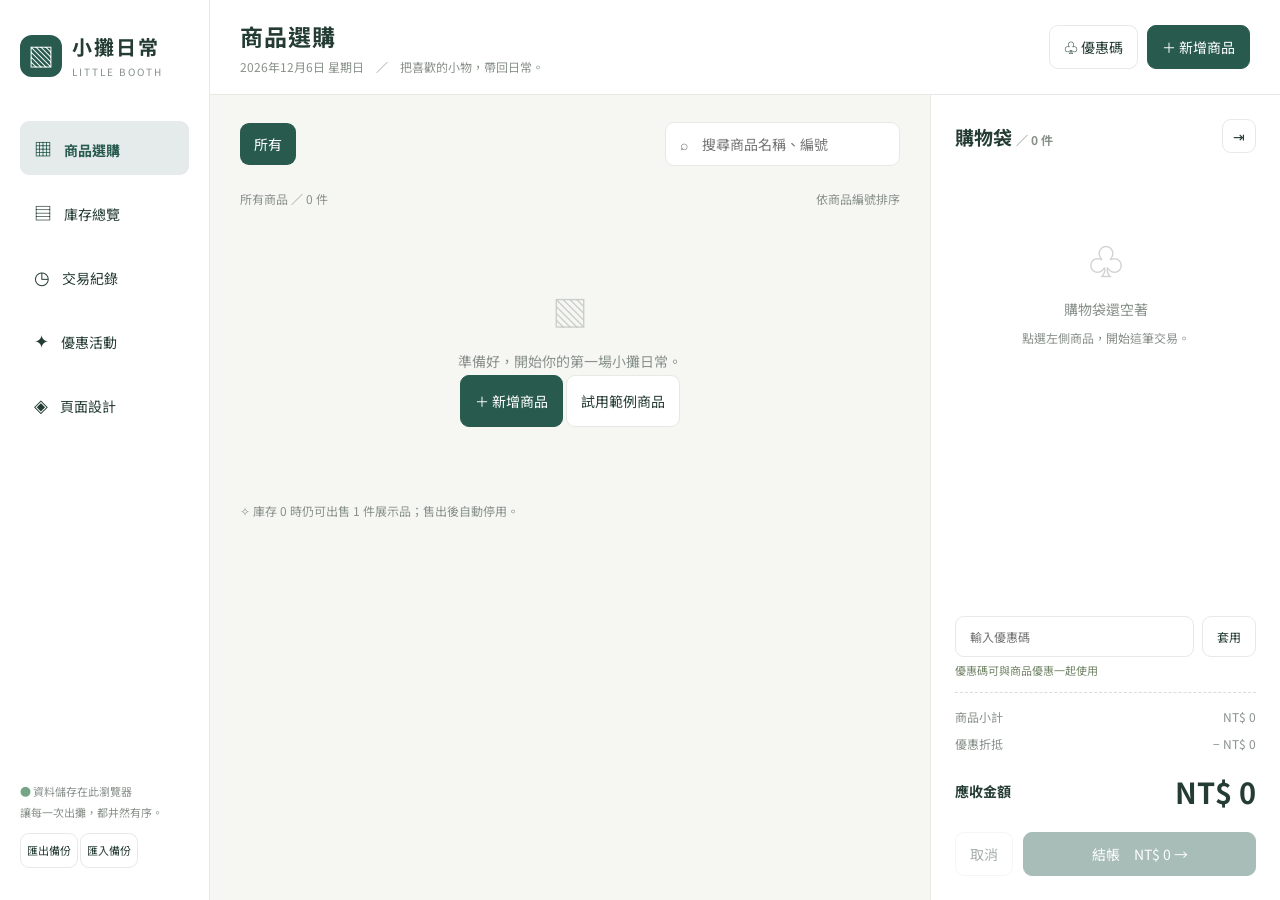
==== index.html @ 8e256b3a "Publish booth checkout frontend with automatic GitHub Pages deployment" ====
<!doctype html>
<html lang="zh-Hant">
<head>
  <meta charset="UTF-8">
  <meta name="viewport" content="width=device-width, initial-scale=1">
  <meta name="theme-color" content="#285b4d">
  <title>小攤日常 · 商品選購</title>
  <link rel="stylesheet" href="shared/css/base.css">
  <link rel="stylesheet" href="pages/design/design.css">
  <link rel="stylesheet" href="shared/css/brand.css">
  <link rel="stylesheet" href="pages/design/icons.css">
  <link rel="stylesheet" href="features/products/product-editor.css">
  <link rel="stylesheet" href="pages/promotions/promotions.css">
</head>
<body data-initial-page="shop">
  <!-- 本頁動態內容位於 pages/shop/shop.js；共用側欄位於 shared/js/shell.js。 -->
  <div id="app"></div>
  <dialog id="modal"></dialog>
  <div id="toast" role="status"></div>
  <noscript>請啟用 JavaScript 以使用結帳及庫存功能。</noscript>
  <script src="shared/js/pricing.js"></script>
  <script src="pages/design/design.js"></script>
  <script src="pages/design/icons.js"></script>
  <script src="shared/js/state.js"></script>
  <script src="shared/js/storage.js"></script>
  <script src="shared/js/dialogs.js"></script>
  <script src="shared/js/format.js"></script>
  <script src="shared/js/demo.js"></script>
  <script src="features/products/product-editor.js"></script>
  <script src="features/images/product-crop.js"></script>
  <script src="features/backup/backup.js"></script>
  <script src="features/cart/cart.js"></script>
  <script src="pages/shop/shop.js"></script>
  <script src="pages/inventory/inventory.js"></script>
  <script src="pages/history/history.js"></script>
  <script src="pages/promotions/coupons.js"></script>
  <script src="pages/promotions/promotions.js"></script>
  <script src="shared/js/shell.js"></script>
  <script src="shared/js/bootstrap.js"></script>
</body>
</html>
---- shared/css/base.css ----
@import url('https://fonts.googleapis.com/css2?family=Noto+Sans+TC:wght@400;500;600;700&display=swap');
:root{font-family:'Noto Sans TC',sans-serif;color:#253c35;background:#f6f7f3;font-size:14px;--green:#285b4d;--muted:#89918b;--line:#e6eae4}*{box-sizing:border-box}body{margin:0}button,input,select{font:inherit}button{cursor:pointer;transition:.15s}button:disabled{cursor:not-allowed;opacity:.4}button:hover:not(:disabled){filter:brightness(.96)}button,input,select{border:1px solid var(--line);border-radius:9px;padding:11px 14px;background:white;color:inherit}input:focus,select:focus{outline:2px solid #91b5a4}button.primary{background:var(--green);color:white;border-color:var(--green)}button.soft{background:#edf3ed;color:var(--green);border:0}button.danger{color:#b75343;background:#fff5f2}button.icon{padding:6px 10px}.layout{display:grid;grid-template-columns:210px minmax(0,1fr);min-height:100vh}.sidebar{padding:32px 20px;background:#fff;border-right:1px solid var(--line);display:flex;flex-direction:column;position:sticky;top:0;height:100vh}.brand{display:flex;align-items:center;gap:10px;margin:0 0 42px}.brandmark{font-size:26px;color:white;background:var(--green);border-radius:12px;width:42px;height:42px;display:grid;place-items:center}.brand strong{font-size:20px;letter-spacing:2px}.eyebrow{font-size:10px;letter-spacing:2px;color:var(--muted);margin-top:3px}.nav{display:grid;gap:10px}.nav button{text-align:left;background:none;border:0;padding:14px}.nav button.active{background:#eaf1eb;color:var(--green);font-weight:700}.nav span{margin-right:12px;font-size:18px}.sidefoot{margin-top:auto;color:var(--muted);font-size:11px;line-height:1.9}.sidefoot button{font-size:11px;margin-top:10px;padding:6px}.statusdot{color:#76a586}.workspace{min-width:0}.topbar{height:95px;background:#fff;border-bottom:1px solid var(--line);padding:0 30px;display:flex;align-items:center;justify-content:space-between;gap:10px}.topbar h1{font-size:23px;margin:0 0 5px;letter-spacing:1px}.sub{color:var(--muted);font-size:12px}.actions{display:flex;gap:9px;align-items:center}.mainbody{display:flex;min-height:calc(100vh - 95px)}.catalog{padding:27px 30px;flex:1;min-width:0}.toolbar{display:flex;gap:12px;align-items:center;justify-content:space-between;margin-bottom:24px}.search{width:235px;background:#fff}.tabs{display:flex;gap:8px;flex-wrap:wrap}.tabs button{border:0;background:transparent;white-space:nowrap}.tabs button.active{background:var(--green);color:#fff}.sectionline{display:flex;justify-content:space-between;color:var(--muted);font-size:12px;margin:0 0 18px}.grid{display:grid;grid-template-columns:repeat(auto-fill,minmax(170px,1fr));gap:20px}.product{background:white;border-radius:13px;border:1px solid #e7ebe5;overflow:hidden;position:relative;box-shadow:0 3px 5px #253c3503}.photo{width:100%;aspect-ratio:1.18;display:block;object-fit:cover;background:#eee;border-radius:0;border:0;padding:0}.photo img{width:100%;height:100%;object-fit:cover;display:block}.product.out .photo{filter:grayscale(1);opacity:.45}.pcontent{padding:15px}.sku{font-size:10px;color:#9a9e98;letter-spacing:1px}.pcontent h3{font-size:15px;font-weight:500;margin:5px 0 9px}.price{font-size:18px;font-weight:700}.stock{font-size:11px;color:var(--muted)}.row{display:flex;justify-content:space-between;align-items:center;gap:10px}.badge{position:absolute;top:12px;left:12px;background:#fffef5eb;color:#735f36;padding:5px 8px;border-radius:5px;font-size:10px}.edit{position:absolute;right:10px;top:10px;background:#ffffffd9;border:0;padding:5px 8px}.qty{display:flex;gap:10px;align-items:center}.qty button{width:29px;height:29px;padding:0;background:#f4f6f2}.selected{margin-top:12px;border-top:1px solid var(--line);padding-top:12px}.checkout{width:350px;flex-shrink:0;background:#fff;border-left:1px solid var(--line);display:flex;flex-direction:column;position:sticky;top:0;height:calc(100vh - 95px);padding:24px}.checkout h2{font-size:19px;margin:0}.cartitems{flex:1;overflow:auto;margin:20px -4px;padding:0 4px;min-height:110px}.cartitem{padding:16px 0;border-bottom:1px solid var(--line)}.cartitem h4{margin:0 0 7px;font-weight:500}.cartitem .row+.row{margin-top:12px}.remove{border:0;background:none;color:#9a9e98;padding:0 5px}.empty{text-align:center;color:var(--muted);padding:50px 12px;line-height:2}.empty-icon{font-size:36px;opacity:.4}.offerline{background:#f0f5eb;padding:9px 11px;color:#637c48;font-size:11px;border-radius:5px;margin-bottom:6px}.coupon{display:flex;gap:8px;margin:14px 0 5px}.coupon input{min-width:0;width:100%;font-size:12px}.coupon button{font-size:12px}.couponnote{min-height:20px;font-size:11px;color:#728568}.summary{border-top:1px dashed #d8dfd6;margin-top:10px;padding-top:15px;display:grid;gap:10px}.total{margin:8px 0 20px;font-weight:bold}.total strong{font-size:29px}.checkoutbtn{display:flex;gap:10px}.checkoutbtn .primary{flex:1}.view{padding:28px 30px;width:100%;min-width:0}.stats{display:grid;grid-template-columns:repeat(3,1fr);gap:18px;margin-bottom:25px}.stat{background:white;border:1px solid var(--line);padding:20px;border-radius:12px}.stat strong{display:block;font-size:28px;margin-top:8px}.tablewrap{overflow:auto;background:white;border:1px solid var(--line);border-radius:12px}table{width:100%;border-collapse:collapse;white-space:nowrap}th,td{text-align:left;padding:16px;border-bottom:1px solid var(--line)}th{font-size:12px;color:var(--muted);font-weight:500;background:#fafbf8}td{font-size:13px}.columns{display:flex;gap:16px;flex-wrap:wrap;margin:15px 0 20px;font-size:12px}.columns label{display:flex;gap:4px;align-items:center}.transaction{background:#fff;border:1px solid var(--line);border-radius:12px;margin-bottom:13px;padding:20px}.details{margin-top:15px;border-top:1px solid var(--line);padding-top:12px;color:#718078;font-size:12px;line-height:2}dialog{border:0;border-radius:17px;padding:27px;width:min(690px,94vw);max-height:90vh;box-shadow:0 20px 90px #18392e33;color:inherit}dialog::backdrop{background:#19362d66;backdrop-filter:blur(3px)}dialog h2{margin:0 0 8px;font-size:22px}.formgrid{display:grid;grid-template-columns:1fr 1fr;gap:16px;margin-top:22px}.field{display:flex;flex-direction:column;gap:7px;font-size:12px}.field input,.field select{width:100%}.full{grid-column:1/-1}.formactions{display:flex;justify-content:flex-end;gap:10px;margin-top:24px}.divider{border-top:1px solid var(--line);padding-top:16px;margin-top:4px;font-weight:600}.requirements{display:grid;gap:8px;max-height:180px;overflow:auto}.requirement{display:flex;align-items:center;gap:10px}.requirement input[type=number]{width:70px}.requirement label{flex:1}.upload{display:flex;align-items:center;gap:16px;background:#f6f7f3;padding:14px;border-radius:10px}.upload img{width:75px;height:75px;object-fit:cover;border-radius:8px}.cropcanvas{width:280px;height:280px;max-width:100%;display:block;margin:auto;background:#eee}.cropcontrols{display:grid;gap:12px;margin-top:16px}.notice{background:#f1f5ed;color:#66795b;font-size:12px;padding:12px;border-radius:8px;line-height:1.8}#toast{position:fixed;bottom:25px;left:50%;transform:translateX(-50%);background:#244f43;color:white;padding:13px 24px;border-radius:10px;z-index:10;display:none}.hide{display:none}.muted{color:var(--muted)}.promo{font-size:10px;color:#79905f;margin-top:7px}a{color:inherit}@media(min-width:1550px){.grid{grid-template-columns:repeat(auto-fill,minmax(210px,1fr))}}@media(max-width:1150px){.layout{grid-template-columns:160px 1fr}.sidebar{padding:25px 12px}.brand strong{font-size:16px}.checkout{width:310px;padding:20px}.catalog{padding:22px 20px}.toolbar{flex-direction:column;align-items:stretch}.search{width:100%}}@media(max-width:800px){.layout{display:block}.sidebar{height:auto;position:static;padding:12px 16px;display:block}.brand{margin:0 0 12px}.nav{display:flex}.nav button{flex:1;padding:9px;font-size:12px;text-align:center}.sidefoot{display:none}.topbar{height:auto;min-height:90px;padding:18px;flex-wrap:wrap}.topbar h1{font-size:20px}.mainbody{min-height:0}.catalog{padding:20px 16px}.checkout{position:fixed;right:0;top:0;bottom:0;height:100dvh;width:min(360px,94vw);z-index:3;box-shadow:-20px 0 80px #1b342924}.grid{grid-template-columns:repeat(2,minmax(0,1fr));gap:12px}.formgrid{grid-template-columns:1fr}.full{grid-column:auto}.stats{gap:8px}.stat{padding:12px}.stat strong{font-size:22px}.view{padding:20px 16px}.actions button{font-size:12px;padding:9px}}
---- pages/design/design.css ----
/* Personal design settings */
:root{background:var(--design-background,#f6f7f3);color:var(--design-text,#253c35)}
.sidebar,.topbar,.product,.checkout,.stat,.tablewrap,.transaction,dialog,.design-section{background:var(--design-surface,#fff)}
button,input,select,textarea{color:var(--design-text,#253c35)}
button{background:var(--design-secondary,#fff);color:var(--design-secondaryText,#253c35)}
button.primary{background:var(--design-button,#285b4d);border-color:var(--design-button,#285b4d);color:var(--design-buttonText,#fff)}
button.danger{background:var(--design-danger,#fff5f2);color:var(--design-dangerText,#b75343)}
.tabs button.active{background:var(--design-accent,#285b4d)}
.nav button.active{background:color-mix(in srgb,var(--design-accent,#285b4d) 12%,var(--design-surface,#fff));color:var(--design-accent,#285b4d)}
.qty button{background:var(--design-secondary,#fff);color:var(--design-secondaryText,#253c35)}
.coupon button{white-space:nowrap;flex-shrink:0}
#customFooter{white-space:pre-line;overflow-wrap:anywhere;display:inline-block}.brand strong{overflow-wrap:anywhere}.nav button{overflow-wrap:anywhere}
.design-view{max-width:1150px;margin:0 auto}.design-intro{display:flex;align-items:center;justify-content:space-between;gap:15px;margin-bottom:22px}.design-intro h2{font-size:23px;margin:0 0 10px}.design-tag{border:1px solid var(--line);padding:7px 13px;border-radius:30px;white-space:nowrap;color:var(--muted);font-size:12px}.design-section{border:1px solid var(--line);border-radius:14px;padding:24px;margin-bottom:20px}.design-section h3{font-size:16px;margin:0 0 18px}.design-section .formgrid{margin-top:0}.design-section textarea{font:inherit;padding:12px;border:1px solid var(--line);border-radius:9px;resize:vertical}.color-grid{display:grid;grid-template-columns:repeat(3,minmax(0,1fr));gap:18px}.color-field{display:flex;align-items:center;gap:12px;font-size:12px}.color-field input{width:48px;height:48px;padding:3px;cursor:pointer}.color-field small{display:block;margin-top:5px;color:var(--muted);font-size:11px}.design-samples{display:flex;align-items:center;gap:12px;flex-wrap:wrap;border-top:1px solid var(--line);padding-top:20px;margin-top:22px}.design-savebar{position:sticky;bottom:0;display:flex;justify-content:space-between;gap:12px;align-items:center;padding:16px;background:var(--design-surface,#fff);border:1px solid var(--line);border-radius:12px;box-shadow:0 -3px 20px #253c3508}.design-savebar button{white-space:nowrap}#designState{min-width:80px}@media(max-width:800px){.nav{flex-wrap:wrap}.nav button{min-width:42%}.color-grid{grid-template-columns:repeat(2,minmax(0,1fr))}.design-section{padding:18px}.design-savebar{flex-direction:column;align-items:stretch}.design-savebar .actions{flex-wrap:wrap}.design-intro h2{font-size:20px}.design-tag{display:none}}
---- shared/css/brand.css ----
/* Keep the brand name and subtitle on their own single lines. */
.brand{min-width:0}
.brandmark{flex:0 0 42px}
.brand>div:last-child{flex:1;min-width:0}
.brand strong,.brand .eyebrow{display:block;white-space:nowrap;overflow:hidden;text-overflow:ellipsis;overflow-wrap:normal;max-width:100%}
---- pages/design/icons.css ----
/* Uploaded graphics use the requested fixed display dimensions. */
.custom-icon,.icon-thumb img{display:block;width:100px!important;height:100px!important;min-width:100px;max-width:none;object-fit:contain;flex:0 0 100px;border-radius:6px}
button.has-custom-icon{display:inline-flex;flex-direction:column;align-items:center;justify-content:center;gap:8px;min-width:116px;min-height:116px;width:auto;height:auto;white-space:normal;padding:8px}
.nav button.has-custom-icon>span{display:none}.nav button.has-custom-icon{text-align:center;width:100%}
.brandmark.custom-brand{width:100px;height:100px;flex:0 0 100px;background:transparent;padding:0;border-radius:0}
.brand.has-brand-image{flex-direction:column;align-items:flex-start}.brand.has-brand-image>div:last-child{width:100%;flex:none}
.sidebar:has(.custom-icon){height:auto;min-height:100vh;max-height:100vh;overflow-y:auto;align-self:start}
.topbar:has(.custom-icon){height:auto;min-height:95px;padding-top:16px;padding-bottom:16px;flex-wrap:wrap}
.actions:has(.custom-icon),.formactions:has(.custom-icon),.checkoutbtn:has(.custom-icon){flex-wrap:wrap}
.qty:has(.custom-icon){flex-wrap:wrap}.cartitem .row:has(.custom-icon){flex-wrap:wrap}.coupon:has(.custom-icon){flex-wrap:wrap}.checkout:has(.custom-icon){height:auto;min-height:calc(100vh - 95px);position:static}.checkout:has(.custom-icon) .cartitems{flex:1 0 auto}
.product .edit.has-custom-icon{position:static;float:right;margin:8px}.product:has(.edit.has-custom-icon) .pcontent{clear:both}
.icon-settings{display:grid;grid-template-columns:repeat(2,minmax(0,1fr));gap:16px;margin-top:20px}.icon-setting{display:flex;align-items:center;gap:14px;border:1px solid var(--line);border-radius:10px;padding:14px;min-width:0}.icon-thumb{width:100px;height:100px;flex:0 0 100px;display:grid;place-items:center;border:1px dashed var(--line);border-radius:6px;font-size:11px;color:var(--muted);background:repeating-conic-gradient(#eee 0% 25%,#fff 0% 50%) 50% / 16px 16px}.icon-thumb>span{background:#fff;padding:4px}.icon-setting-info{display:grid;gap:9px;min-width:0}.icon-setting-info strong{font-size:12px;overflow-wrap:anywhere}.icon-upload{position:relative;display:inline-block;overflow:hidden;border:1px solid var(--line);border-radius:8px;padding:8px 10px;font-size:12px;cursor:pointer;background:var(--design-secondary,#fff);color:var(--design-secondaryText,#253c35)}.icon-upload input{position:absolute;inset:0;width:100%;height:100%;opacity:0;cursor:pointer;padding:0}.icon-setting-info button{font-size:11px}.icon-crop-dialog{width:min(530px,94vw)}.icon-crop-dialog .cropcanvas{background:repeating-conic-gradient(#eee 0% 25%,#fff 0% 50%) 50% / 16px 16px}
@media(max-width:1050px){.icon-settings{grid-template-columns:1fr}}@media(max-width:800px){.sidebar:has(.custom-icon){min-height:0;max-height:none}.brand.has-brand-image{flex-direction:row;align-items:center}.brand.has-brand-image>div:last-child{width:auto;flex:1}.nav button.has-custom-icon{width:auto}.checkout:has(.custom-icon){position:fixed;height:100dvh;overflow-y:auto;min-height:0}}
---- features/products/product-editor.css ----
/* Product requirements stay horizontal even inside full-width form fields. */
.formgrid{grid-template-columns:repeat(2,minmax(0,1fr))}.field{min-width:0}
.requirement{display:grid;grid-template-columns:20px minmax(0,1fr) 70px 24px;gap:10px;align-items:center;padding:9px 0;border-bottom:1px solid var(--line)}
.requirement[hidden]{display:none}.field .requirement input[type=checkbox]{width:16px;height:16px;margin:0;padding:0;justify-self:start}.requirement label{min-width:0;writing-mode:horizontal-tb;word-break:normal;overflow-wrap:break-word;line-height:1.6}.requirement label small{display:block;font-size:10px;color:var(--muted)}.field .requirement input[type=number]{width:70px;min-width:0;padding:8px}.requirements{max-height:240px}.offerline.row{display:grid;grid-template-columns:minmax(0,1fr) auto;align-items:start;gap:12px}.offerline.row>span:first-child{min-width:0;overflow-wrap:anywhere}.offerline.row>span:last-child{white-space:nowrap;text-align:right;font-variant-numeric:tabular-nums}
.photo{position:relative;overflow:hidden;background:var(--design-photoBackground,#eee)}.photo img{object-fit:contain;transform:translateY(var(--photo-offset,0px));background:transparent}.photo:after{content:'';position:absolute;top:0;left:0;right:0;height:var(--photo-white-top,0px);background:#fff;pointer-events:none}.image-design-row{display:grid;grid-template-columns:minmax(0,1fr) 210px;gap:24px;align-items:center}.image-design-preview{width:210px;border:1px solid var(--line);border-radius:12px}.image-design-preview img{width:100%;height:100%;position:absolute;inset:0}#categoryCreate{display:grid;gap:8px}#categoryCreate.hide{display:none}
@media(max-width:800px){.formgrid{grid-template-columns:1fr}.image-design-row{grid-template-columns:1fr}.requirement{grid-template-columns:18px minmax(0,1fr) 64px 20px;gap:6px}.field .requirement input[type=number]{width:64px}}
.product .photo{z-index:0}.product>.badge,.product>.edit{z-index:1}
---- pages/promotions/promotions.css ----
/* Promotion management and accessible condition disclosure */
[hidden]{display:none!important}
#promotionForm .requirement input[type=checkbox]{width:16px;min-width:16px;margin:0}
#promotionForm .requirement input[type=number]{width:70px;min-width:0}
.category-prefix{margin-top:12px}.category-prefix .row input{min-width:0;flex:1}.category-prefix button{white-space:nowrap}
.offer-detail{margin:8px 0;background:#f6f2e9;border-radius:8px;padding:10px;font-size:12px}.offer-detail.applied{background:#eff4e9}.offer-detail summary{cursor:pointer;display:flex;justify-content:space-between;gap:12px;align-items:baseline;list-style:none}.offer-detail summary span{font-weight:600}.offer-detail summary small{flex-shrink:0}.offer-description{display:none;line-height:1.8;padding-top:10px;border-top:1px solid #ddd;margin-top:8px}.offer-detail[open] .offer-description,.offer-detail:hover .offer-description,.offer-detail:focus-within .offer-description{display:block}.transaction .details{line-height:1.8}
.requirement.pool-row{grid-template-columns:20px minmax(0,1fr)}
@media(max-width:800px){.nav{flex-wrap:wrap}.nav button{white-space:nowrap;flex:1 0 auto}.offer-detail summary{flex-wrap:wrap}.transaction>.row{flex-wrap:wrap}.transaction>.row>.actions{margin-left:auto}}
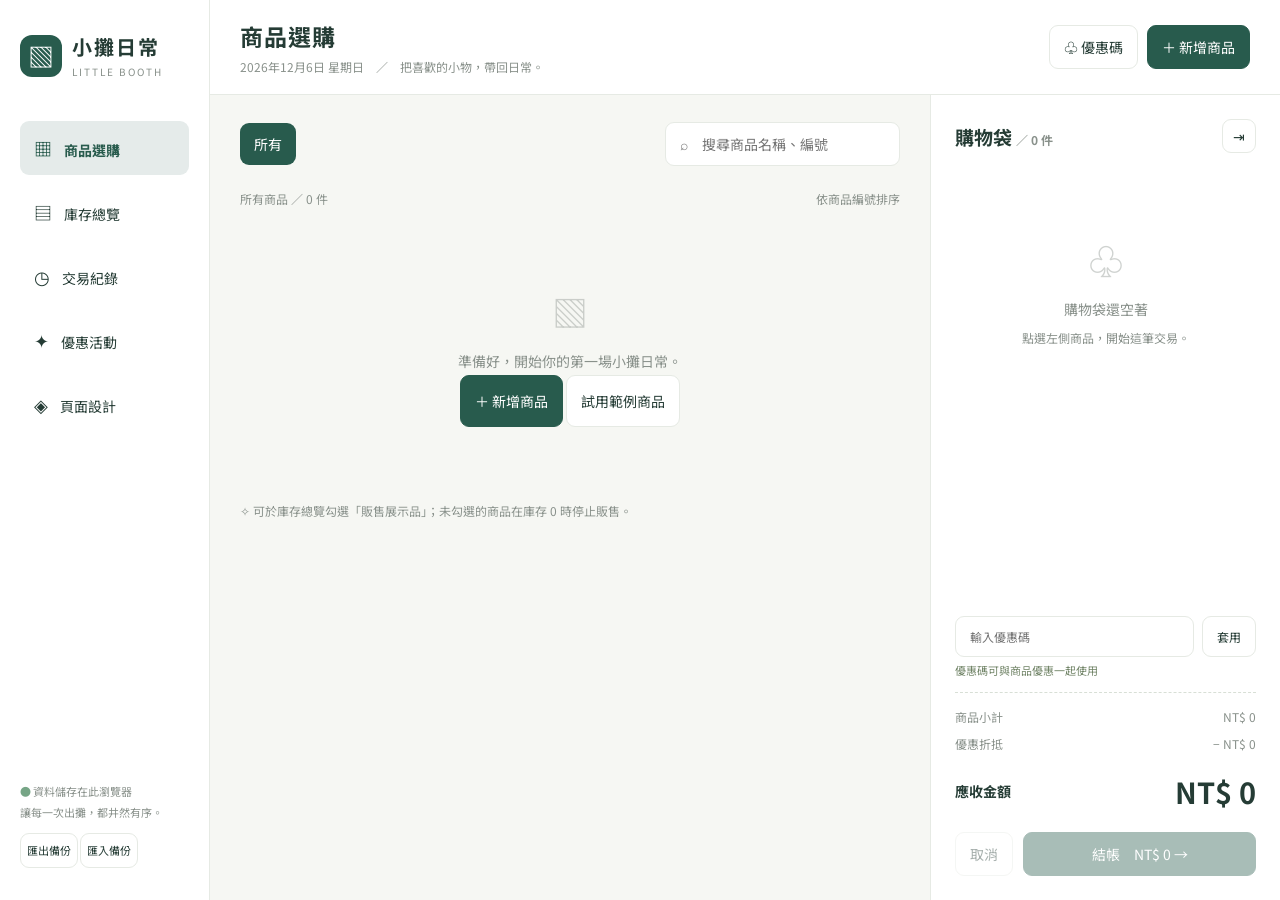
==== commit acc6751c: "Add English and Japanese interface language settings" ====
--- a/index.html
+++ b/index.html
@@ -18,6 +18,7 @@
   <dialog id="modal"></dialog>
   <div id="toast" role="status"></div>
   <noscript>請啟用 JavaScript 以使用結帳及庫存功能。</noscript>
+  <script src="shared/js/i18n.js"></script>
   <script src="shared/js/pricing.js"></script>
   <script src="pages/design/design.js"></script>
   <script src="pages/design/icons.js"></script>
--- a/shared/css/base.css
+++ b/shared/css/base.css
@@ -1,2 +1,9 @@
 @import url('https://fonts.googleapis.com/css2?family=Noto+Sans+TC:wght@400;500;600;700&display=swap');
 :root{font-family:'Noto Sans TC',sans-serif;color:#253c35;background:#f6f7f3;font-size:14px;--green:#285b4d;--muted:#89918b;--line:#e6eae4}*{box-sizing:border-box}body{margin:0}button,input,select{font:inherit}button{cursor:pointer;transition:.15s}button:disabled{cursor:not-allowed;opacity:.4}button:hover:not(:disabled){filter:brightness(.96)}button,input,select{border:1px solid var(--line);border-radius:9px;padding:11px 14px;background:white;color:inherit}input:focus,select:focus{outline:2px solid #91b5a4}button.primary{background:var(--green);color:white;border-color:var(--green)}button.soft{background:#edf3ed;color:var(--green);border:0}button.danger{color:#b75343;background:#fff5f2}button.icon{padding:6px 10px}.layout{display:grid;grid-template-columns:210px minmax(0,1fr);min-height:100vh}.sidebar{padding:32px 20px;background:#fff;border-right:1px solid var(--line);display:flex;flex-direction:column;position:sticky;top:0;height:100vh}.brand{display:flex;align-items:center;gap:10px;margin:0 0 42px}.brandmark{font-size:26px;color:white;background:var(--green);border-radius:12px;width:42px;height:42px;display:grid;place-items:center}.brand strong{font-size:20px;letter-spacing:2px}.eyebrow{font-size:10px;letter-spacing:2px;color:var(--muted);margin-top:3px}.nav{display:grid;gap:10px}.nav button{text-align:left;background:none;border:0;padding:14px}.nav button.active{background:#eaf1eb;color:var(--green);font-weight:700}.nav span{margin-right:12px;font-size:18px}.sidefoot{margin-top:auto;color:var(--muted);font-size:11px;line-height:1.9}.sidefoot button{font-size:11px;margin-top:10px;padding:6px}.statusdot{color:#76a586}.workspace{min-width:0}.topbar{height:95px;background:#fff;border-bottom:1px solid var(--line);padding:0 30px;display:flex;align-items:center;justify-content:space-between;gap:10px}.topbar h1{font-size:23px;margin:0 0 5px;letter-spacing:1px}.sub{color:var(--muted);font-size:12px}.actions{display:flex;gap:9px;align-items:center}.mainbody{display:flex;min-height:calc(100vh - 95px)}.catalog{padding:27px 30px;flex:1;min-width:0}.toolbar{display:flex;gap:12px;align-items:center;justify-content:space-between;margin-bottom:24px}.search{width:235px;background:#fff}.tabs{display:flex;gap:8px;flex-wrap:wrap}.tabs button{border:0;background:transparent;white-space:nowrap}.tabs button.active{background:var(--green);color:#fff}.sectionline{display:flex;justify-content:space-between;color:var(--muted);font-size:12px;margin:0 0 18px}.grid{display:grid;grid-template-columns:repeat(auto-fill,minmax(170px,1fr));gap:20px}.product{background:white;border-radius:13px;border:1px solid #e7ebe5;overflow:hidden;position:relative;box-shadow:0 3px 5px #253c3503}.photo{width:100%;aspect-ratio:1.18;display:block;object-fit:cover;background:#eee;border-radius:0;border:0;padding:0}.photo img{width:100%;height:100%;object-fit:cover;display:block}.product.out .photo{filter:grayscale(1);opacity:.45}.pcontent{padding:15px}.sku{font-size:10px;color:#9a9e98;letter-spacing:1px}.pcontent h3{font-size:15px;font-weight:500;margin:5px 0 9px}.price{font-size:18px;font-weight:700}.stock{font-size:11px;color:var(--muted)}.row{display:flex;justify-content:space-between;align-items:center;gap:10px}.badge{position:absolute;top:12px;left:12px;background:#fffef5eb;color:#735f36;padding:5px 8px;border-radius:5px;font-size:10px}.edit{position:absolute;right:10px;top:10px;background:#ffffffd9;border:0;padding:5px 8px}.qty{display:flex;gap:10px;align-items:center}.qty button{width:29px;height:29px;padding:0;background:#f4f6f2}.selected{margin-top:12px;border-top:1px solid var(--line);padding-top:12px}.checkout{width:350px;flex-shrink:0;background:#fff;border-left:1px solid var(--line);display:flex;flex-direction:column;position:sticky;top:0;height:calc(100vh - 95px);padding:24px}.checkout h2{font-size:19px;margin:0}.cartitems{flex:1;overflow:auto;margin:20px -4px;padding:0 4px;min-height:110px}.cartitem{padding:16px 0;border-bottom:1px solid var(--line)}.cartitem h4{margin:0 0 7px;font-weight:500}.cartitem .row+.row{margin-top:12px}.remove{border:0;background:none;color:#9a9e98;padding:0 5px}.empty{text-align:center;color:var(--muted);padding:50px 12px;line-height:2}.empty-icon{font-size:36px;opacity:.4}.offerline{background:#f0f5eb;padding:9px 11px;color:#637c48;font-size:11px;border-radius:5px;margin-bottom:6px}.coupon{display:flex;gap:8px;margin:14px 0 5px}.coupon input{min-width:0;width:100%;font-size:12px}.coupon button{font-size:12px}.couponnote{min-height:20px;font-size:11px;color:#728568}.summary{border-top:1px dashed #d8dfd6;margin-top:10px;padding-top:15px;display:grid;gap:10px}.total{margin:8px 0 20px;font-weight:bold}.total strong{font-size:29px}.checkoutbtn{display:flex;gap:10px}.checkoutbtn .primary{flex:1}.view{padding:28px 30px;width:100%;min-width:0}.stats{display:grid;grid-template-columns:repeat(3,1fr);gap:18px;margin-bottom:25px}.stat{background:white;border:1px solid var(--line);padding:20px;border-radius:12px}.stat strong{display:block;font-size:28px;margin-top:8px}.tablewrap{overflow:auto;background:white;border:1px solid var(--line);border-radius:12px}table{width:100%;border-collapse:collapse;white-space:nowrap}th,td{text-align:left;padding:16px;border-bottom:1px solid var(--line)}th{font-size:12px;color:var(--muted);font-weight:500;background:#fafbf8}td{font-size:13px}.columns{display:flex;gap:16px;flex-wrap:wrap;margin:15px 0 20px;font-size:12px}.columns label{display:flex;gap:4px;align-items:center}.transaction{background:#fff;border:1px solid var(--line);border-radius:12px;margin-bottom:13px;padding:20px}.details{margin-top:15px;border-top:1px solid var(--line);padding-top:12px;color:#718078;font-size:12px;line-height:2}dialog{border:0;border-radius:17px;padding:27px;width:min(690px,94vw);max-height:90vh;box-shadow:0 20px 90px #18392e33;color:inherit}dialog::backdrop{background:#19362d66;backdrop-filter:blur(3px)}dialog h2{margin:0 0 8px;font-size:22px}.formgrid{display:grid;grid-template-columns:1fr 1fr;gap:16px;margin-top:22px}.field{display:flex;flex-direction:column;gap:7px;font-size:12px}.field input,.field select{width:100%}.full{grid-column:1/-1}.formactions{display:flex;justify-content:flex-end;gap:10px;margin-top:24px}.divider{border-top:1px solid var(--line);padding-top:16px;margin-top:4px;font-weight:600}.requirements{display:grid;gap:8px;max-height:180px;overflow:auto}.requirement{display:flex;align-items:center;gap:10px}.requirement input[type=number]{width:70px}.requirement label{flex:1}.upload{display:flex;align-items:center;gap:16px;background:#f6f7f3;padding:14px;border-radius:10px}.upload img{width:75px;height:75px;object-fit:cover;border-radius:8px}.cropcanvas{width:280px;height:280px;max-width:100%;display:block;margin:auto;background:#eee}.cropcontrols{display:grid;gap:12px;margin-top:16px}.notice{background:#f1f5ed;color:#66795b;font-size:12px;padding:12px;border-radius:8px;line-height:1.8}#toast{position:fixed;bottom:25px;left:50%;transform:translateX(-50%);background:#244f43;color:white;padding:13px 24px;border-radius:10px;z-index:10;display:none}.hide{display:none}.muted{color:var(--muted)}.promo{font-size:10px;color:#79905f;margin-top:7px}a{color:inherit}@media(min-width:1550px){.grid{grid-template-columns:repeat(auto-fill,minmax(210px,1fr))}}@media(max-width:1150px){.layout{grid-template-columns:160px 1fr}.sidebar{padding:25px 12px}.brand strong{font-size:16px}.checkout{width:310px;padding:20px}.catalog{padding:22px 20px}.toolbar{flex-direction:column;align-items:stretch}.search{width:100%}}@media(max-width:800px){.layout{display:block}.sidebar{height:auto;position:static;padding:12px 16px;display:block}.brand{margin:0 0 12px}.nav{display:flex}.nav button{flex:1;padding:9px;font-size:12px;text-align:center}.sidefoot{display:none}.topbar{height:auto;min-height:90px;padding:18px;flex-wrap:wrap}.topbar h1{font-size:20px}.mainbody{min-height:0}.catalog{padding:20px 16px}.checkout{position:fixed;right:0;top:0;bottom:0;height:100dvh;width:min(360px,94vw);z-index:3;box-shadow:-20px 0 80px #1b342924}.grid{grid-template-columns:repeat(2,minmax(0,1fr));gap:12px}.formgrid{grid-template-columns:1fr}.full{grid-column:auto}.stats{gap:8px}.stat{padding:12px}.stat strong{font-size:22px}.view{padding:20px 16px}.actions button{font-size:12px;padding:9px}}
+
+/* Allow longer English labels without squeezing controls. */
+html:not([lang="zh-Hant"]) .topbar{height:auto;min-height:95px;padding-top:16px;padding-bottom:16px;flex-wrap:wrap}
+html:not([lang="zh-Hant"]) .nav button{overflow-wrap:anywhere}
+html:not([lang="zh-Hant"]) .formactions,html:not([lang="zh-Hant"]) .actions{flex-wrap:wrap}
+html:not([lang="zh-Hant"]) .offer-detail summary{flex-wrap:wrap}
+html:not([lang="zh-Hant"]) .offer-detail summary small{white-space:normal}
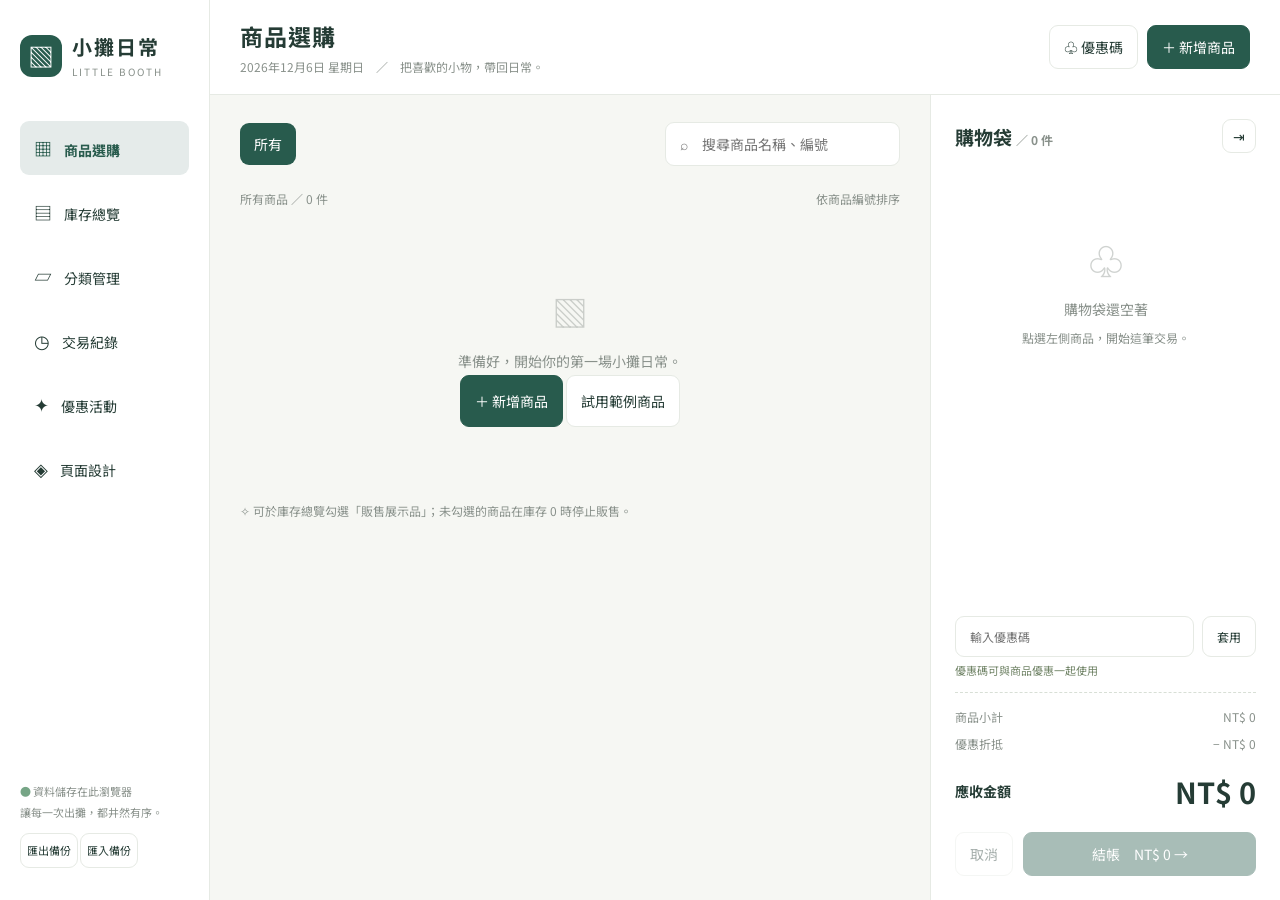
==== commit c6b7e41e: "Add category management page and bulk product membership actions" ====
--- a/index.html
+++ b/index.html
@@ -33,6 +33,7 @@
   <script src="features/cart/cart.js"></script>
   <script src="pages/shop/shop.js"></script>
   <script src="pages/inventory/inventory.js"></script>
+  <script src="pages/categories/categories.js"></script>
   <script src="pages/history/history.js"></script>
   <script src="pages/promotions/coupons.js"></script>
   <script src="pages/promotions/promotions.js"></script>
--- a/shared/css/base.css
+++ b/shared/css/base.css
@@ -7,3 +7,9 @@
 html:not([lang="zh-Hant"]) .formactions,html:not([lang="zh-Hant"]) .actions{flex-wrap:wrap}
 html:not([lang="zh-Hant"]) .offer-detail summary{flex-wrap:wrap}
 html:not([lang="zh-Hant"]) .offer-detail summary small{white-space:normal}
+
+.inventory-bulk{flex-wrap:wrap;margin:16px 0}.inventory-bulk button{white-space:normal}
+
+.qty .quantity-input{width:64px;min-width:0;padding:5px;text-align:center}.inventory-filter{display:flex;align-items:center;gap:12px;margin:12px 0}.inventory-filter select{max-width:280px}
+
+#productCategories{display:flex;flex-wrap:wrap;gap:8px 16px}#productCategories label{display:flex;align-items:center;gap:6px}#productCategories input{width:auto}
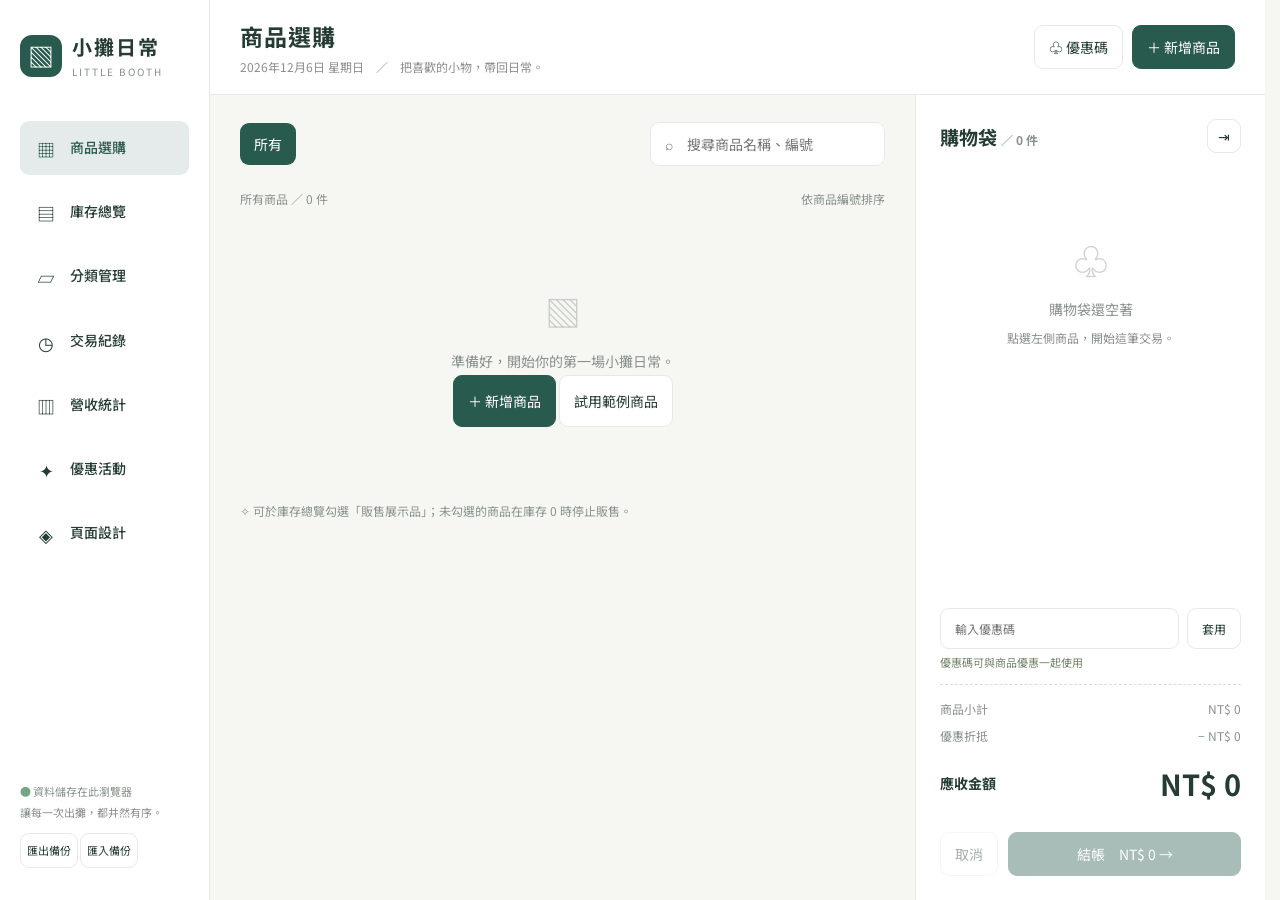
==== commit d0b4c437: "Add revenue analytics, repeated order discounts and product exclusions" ====
--- a/index.html
+++ b/index.html
@@ -37,6 +37,7 @@
   <script src="pages/history/history.js"></script>
   <script src="pages/promotions/coupons.js"></script>
   <script src="pages/promotions/promotions.js"></script>
+  <script src="pages/revenue/revenue.js"></script>
   <script src="shared/js/shell.js"></script>
   <script src="shared/js/bootstrap.js"></script>
 </body>
--- a/shared/css/base.css
+++ b/shared/css/base.css
@@ -13,3 +13,23 @@
 .qty .quantity-input{width:64px;min-width:0;padding:5px;text-align:center}.inventory-filter{display:flex;align-items:center;gap:12px;margin:12px 0}.inventory-filter select{max-width:280px}
 
 #productCategories{display:flex;flex-wrap:wrap;gap:8px 16px}#productCategories label{display:flex;align-items:center;gap:6px}#productCategories input{width:auto}
+
+.transaction-note{margin-top:14px;border-top:1px solid var(--line);padding-top:12px;font-size:13px}.note-text{white-space:pre-wrap;overflow-wrap:anywhere;margin-top:6px}#transactionNote{width:100%;box-sizing:border-box;font:inherit;line-height:1.6;resize:vertical;padding:12px;border:1px solid var(--line);border-radius:9px}
+
+/* Keep all checkout controls accessible on short screens. */
+.checkout{overflow-y:auto}
+.checkout .cartitems{flex:1 0 110px}
+.checkout .total{flex-wrap:wrap}
+.checkout .total strong{overflow-wrap:anywhere}
+.checkoutbtn{padding-top:8px}
+
+.category-name-input{width:160px}.category-id-input{width:135px}.category-visibility{display:flex;align-items:center;gap:8px;font-size:12px}.field .category-visibility input{width:auto}
+
+/* Stable navigation metrics regardless of active state. */
+.nav button{line-height:24px;font-weight:500;min-height:52px}
+.nav button.active{font-weight:500}
+.nav button>span{display:inline-flex;align-items:center;justify-content:center;width:24px;height:24px;min-width:24px;line-height:24px;font-size:18px;font-weight:400;vertical-align:middle}
+html{scrollbar-gutter:stable}
+@media(max-width:800px){.nav button{min-height:42px}}
+
+.revenue-stats{grid-template-columns:repeat(4,minmax(0,1fr))}.profit-positive{color:#208044}.profit-negative{color:#c13a35}.revenue-view input[data-print-cost]{width:90px;min-width:0;padding:8px}.revenue-view .print-cost-column{width:1%;white-space:nowrap}.print-cost-editor{display:flex;align-items:center;justify-content:flex-start;gap:6px}.print-cost-editor button{padding:8px 10px;font-size:12px;white-space:nowrap}.revenue-view .stat strong{overflow-wrap:anywhere}.rule-exclusions select{min-width:0;flex:1}@media(max-width:1000px){.revenue-stats{grid-template-columns:repeat(2,minmax(0,1fr))}}
